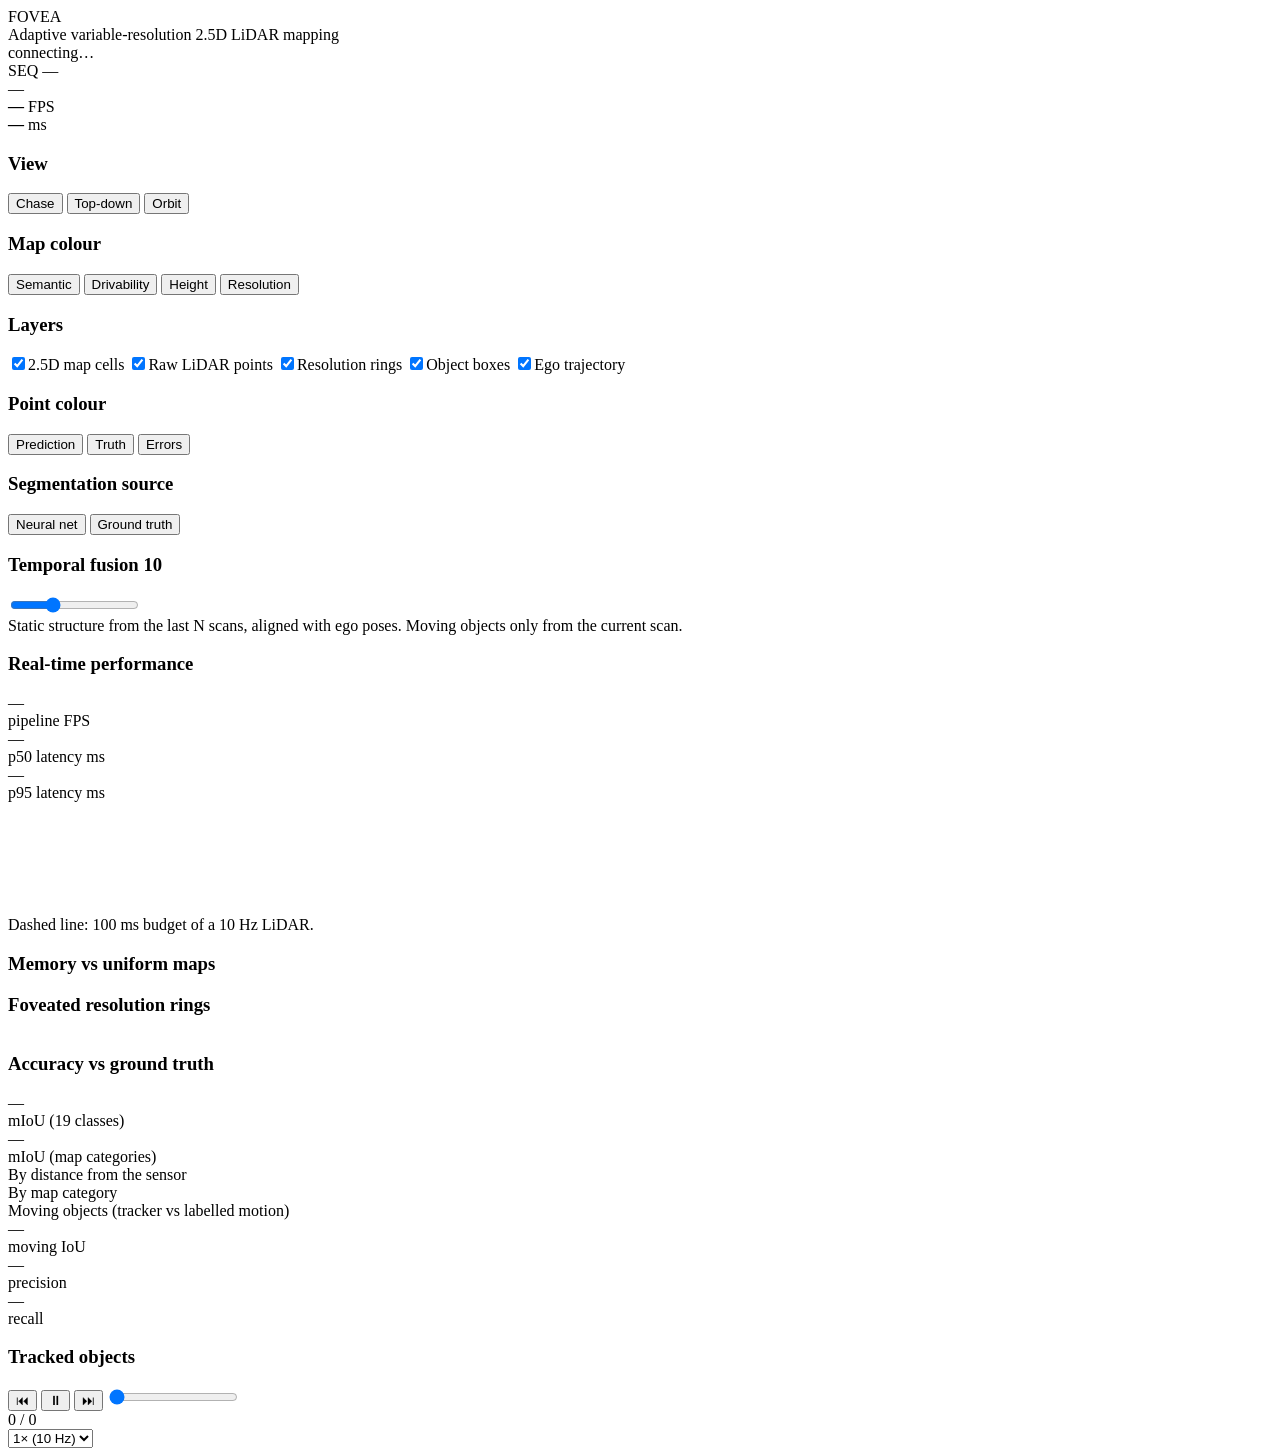
==== src/lidar/web/index.html @ 6214d8e9 "Polish simulator: detailed ego car, tracked-motion metrics, decluttered labels, favicon" ====
<!doctype html>
<html lang="en">
<head>
<meta charset="utf-8">
<meta name="viewport" content="width=device-width, initial-scale=1">
<title>FOVEA · Adaptive 2.5D LiDAR Mapping</title>
<link rel="icon" href="data:image/svg+xml,%3Csvg xmlns='http://www.w3.org/2000/svg' viewBox='0 0 32 32'%3E%3Crect x='2' y='2' width='28' height='28' rx='5' fill='none' stroke='%2338bdf8' stroke-width='3'/%3E%3Crect x='9' y='9' width='14' height='14' rx='3' fill='none' stroke='%23a78bfa' stroke-width='3'/%3E%3Crect x='14' y='14' width='4' height='4' fill='white'/%3E%3C/svg%3E">
<link rel="stylesheet" href="/static/style.css">
<script type="importmap">
{ "imports": { "three": "/static/vendor/three.module.js", "three/addons/": "/static/vendor/" } }
</script>
</head>
<body>
<div id="viewport"></div>
<div id="labels"></div>

<header class="topbar">
  <div class="brand">
    <div class="logo"><span></span><span></span><span></span></div>
    <div>
      <div class="title">FOVEA</div>
      <div class="subtitle">Adaptive variable-resolution 2.5D LiDAR mapping</div>
    </div>
  </div>
  <div class="chips">
    <div class="chip" id="chip-conn"><i class="dot"></i><span>connecting…</span></div>
    <div class="chip" id="chip-seq">SEQ —</div>
    <div class="chip accent" id="chip-source">—</div>
    <div class="chip big" id="chip-fps"><b>—</b> FPS</div>
    <div class="chip big" id="chip-lat"><b>—</b> ms</div>
  </div>
</header>

<aside class="panel left" id="left">
  <section>
    <h3>View</h3>
    <div class="seg" id="view-mode">
      <button data-v="chase" class="on">Chase</button>
      <button data-v="top">Top-down</button>
      <button data-v="orbit">Orbit</button>
    </div>
  </section>
  <section>
    <h3>Map colour</h3>
    <div class="seg wrap" id="color-mode">
      <button data-m="0" class="on">Semantic</button>
      <button data-m="1">Drivability</button>
      <button data-m="2">Height</button>
      <button data-m="3">Resolution</button>
    </div>
  </section>
  <section>
    <h3>Layers</h3>
    <label class="tog"><input type="checkbox" id="lay-cells" checked><span></span>2.5D map cells</label>
    <label class="tog"><input type="checkbox" id="lay-points" checked><span></span>Raw LiDAR points</label>
    <label class="tog"><input type="checkbox" id="lay-rings" checked><span></span>Resolution rings</label>
    <label class="tog"><input type="checkbox" id="lay-boxes" checked><span></span>Object boxes</label>
    <label class="tog"><input type="checkbox" id="lay-traj" checked><span></span>Ego trajectory</label>
  </section>
  <section>
    <h3>Point colour</h3>
    <div class="seg" id="point-mode">
      <button data-p="0" class="on">Prediction</button>
      <button data-p="1">Truth</button>
      <button data-p="2">Errors</button>
    </div>
  </section>
  <section>
    <h3>Segmentation source</h3>
    <div class="seg" id="source-mode">
      <button data-s="model">Neural net</button>
      <button data-s="gt">Ground truth</button>
    </div>
    <div class="hint" id="model-hint"></div>
  </section>
  <section>
    <h3>Temporal fusion <span class="val" id="acc-val">10</span></h3>
    <input type="range" id="acc" min="1" max="30" value="10">
    <div class="hint">Static structure from the last N scans, aligned with ego poses. Moving objects only from the current scan.</div>
  </section>
  <section class="legend" id="legend"></section>
</aside>

<aside class="panel right" id="right">
  <section>
    <h3>Real-time performance</h3>
    <div class="kpis">
      <div class="kpi"><div class="k" id="kpi-fps">—</div><div class="l">pipeline FPS</div></div>
      <div class="kpi"><div class="k" id="kpi-p50">—</div><div class="l">p50 latency ms</div></div>
      <div class="kpi"><div class="k" id="kpi-p95">—</div><div class="l">p95 latency ms</div></div>
    </div>
    <div class="stack" id="stage-bar"></div>
    <div class="stage-legend" id="stage-legend"></div>
    <canvas id="spark" width="600" height="110"></canvas>
    <div class="hint">Dashed line: 100 ms budget of a 10 Hz LiDAR.</div>
  </section>
  <section>
    <h3>Memory vs uniform maps</h3>
    <div id="mem"></div>
  </section>
  <section>
    <h3>Foveated resolution rings</h3>
    <table class="rings" id="rings"></table>
  </section>
  <section id="acc-section">
    <h3>Accuracy vs ground truth <span class="val" id="acc-points"></span></h3>
    <div id="seg-metrics">
      <div class="kpis two">
        <div class="kpi"><div class="k" id="kpi-miou">—</div><div class="l">mIoU (19 classes)</div></div>
        <div class="kpi"><div class="k" id="kpi-cat">—</div><div class="l">mIoU (map categories)</div></div>
      </div>
      <div class="sub">By distance from the sensor</div>
      <div id="dist-bars"></div>
      <div class="sub">By map category</div>
      <div id="cat-bars"></div>
    </div>
    <div class="sub">Moving objects (tracker vs labelled motion)</div>
    <div class="kpis">
      <div class="kpi"><div class="k" id="kpi-mov">—</div><div class="l">moving IoU</div></div>
      <div class="kpi"><div class="k" id="kpi-movp">—</div><div class="l">precision</div></div>
      <div class="kpi"><div class="k" id="kpi-movr">—</div><div class="l">recall</div></div>
    </div>
  </section>
  <section>
    <h3>Tracked objects <span class="val" id="obj-count"></span></h3>
    <div id="objects"></div>
  </section>
</aside>

<footer class="timeline">
  <button id="btn-prev" title="Previous frame">⏮</button>
  <button id="btn-play" class="play" title="Play / pause">⏸</button>
  <button id="btn-next" title="Next frame">⏭</button>
  <input type="range" id="scrub" min="0" max="0" value="0">
  <div class="frame" id="frame-label">0 / 0</div>
  <select id="speed" title="Replay rate">
    <option value="5">0.5×</option>
    <option value="10" selected>1× (10 Hz)</option>
    <option value="20">2×</option>
    <option value="100">max</option>
  </select>
</footer>

<script type="module" src="/static/app.js"></script>
</body>
</html>
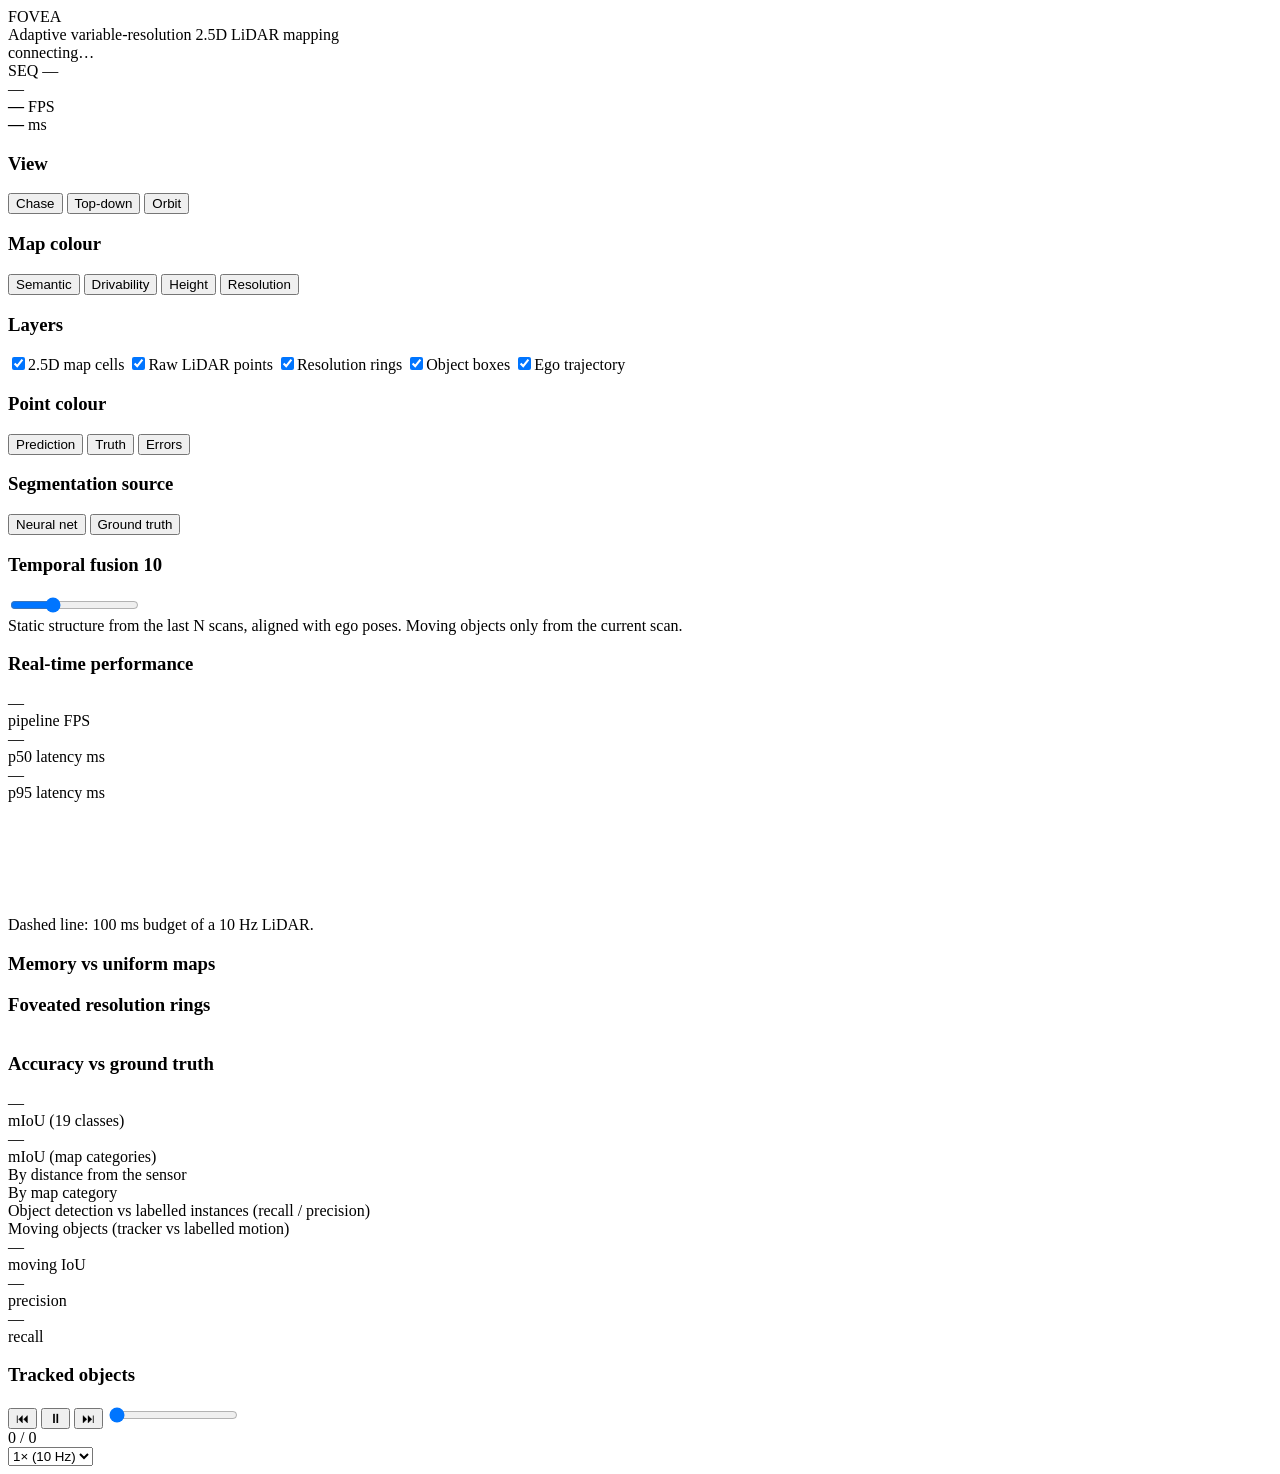
==== commit 7dc2288e: "Show object recall and precision by distance in the simulator" ====
--- a/src/lidar/web/index.html
+++ b/src/lidar/web/index.html
@@ -13,6 +13,7 @@
 <body>
 <div id="viewport"></div>
 <div id="labels"></div>
+<div id="inspector"></div>
 
 <header class="topbar">
   <div class="brand">
@@ -114,6 +115,8 @@
       <div class="sub">By map category</div>
       <div id="cat-bars"></div>
     </div>
+    <div class="sub">Object detection vs labelled instances (recall / precision)</div>
+    <table class="rings" id="obj-table"></table>
     <div class="sub">Moving objects (tracker vs labelled motion)</div>
     <div class="kpis">
       <div class="kpi"><div class="k" id="kpi-mov">—</div><div class="l">moving IoU</div></div>
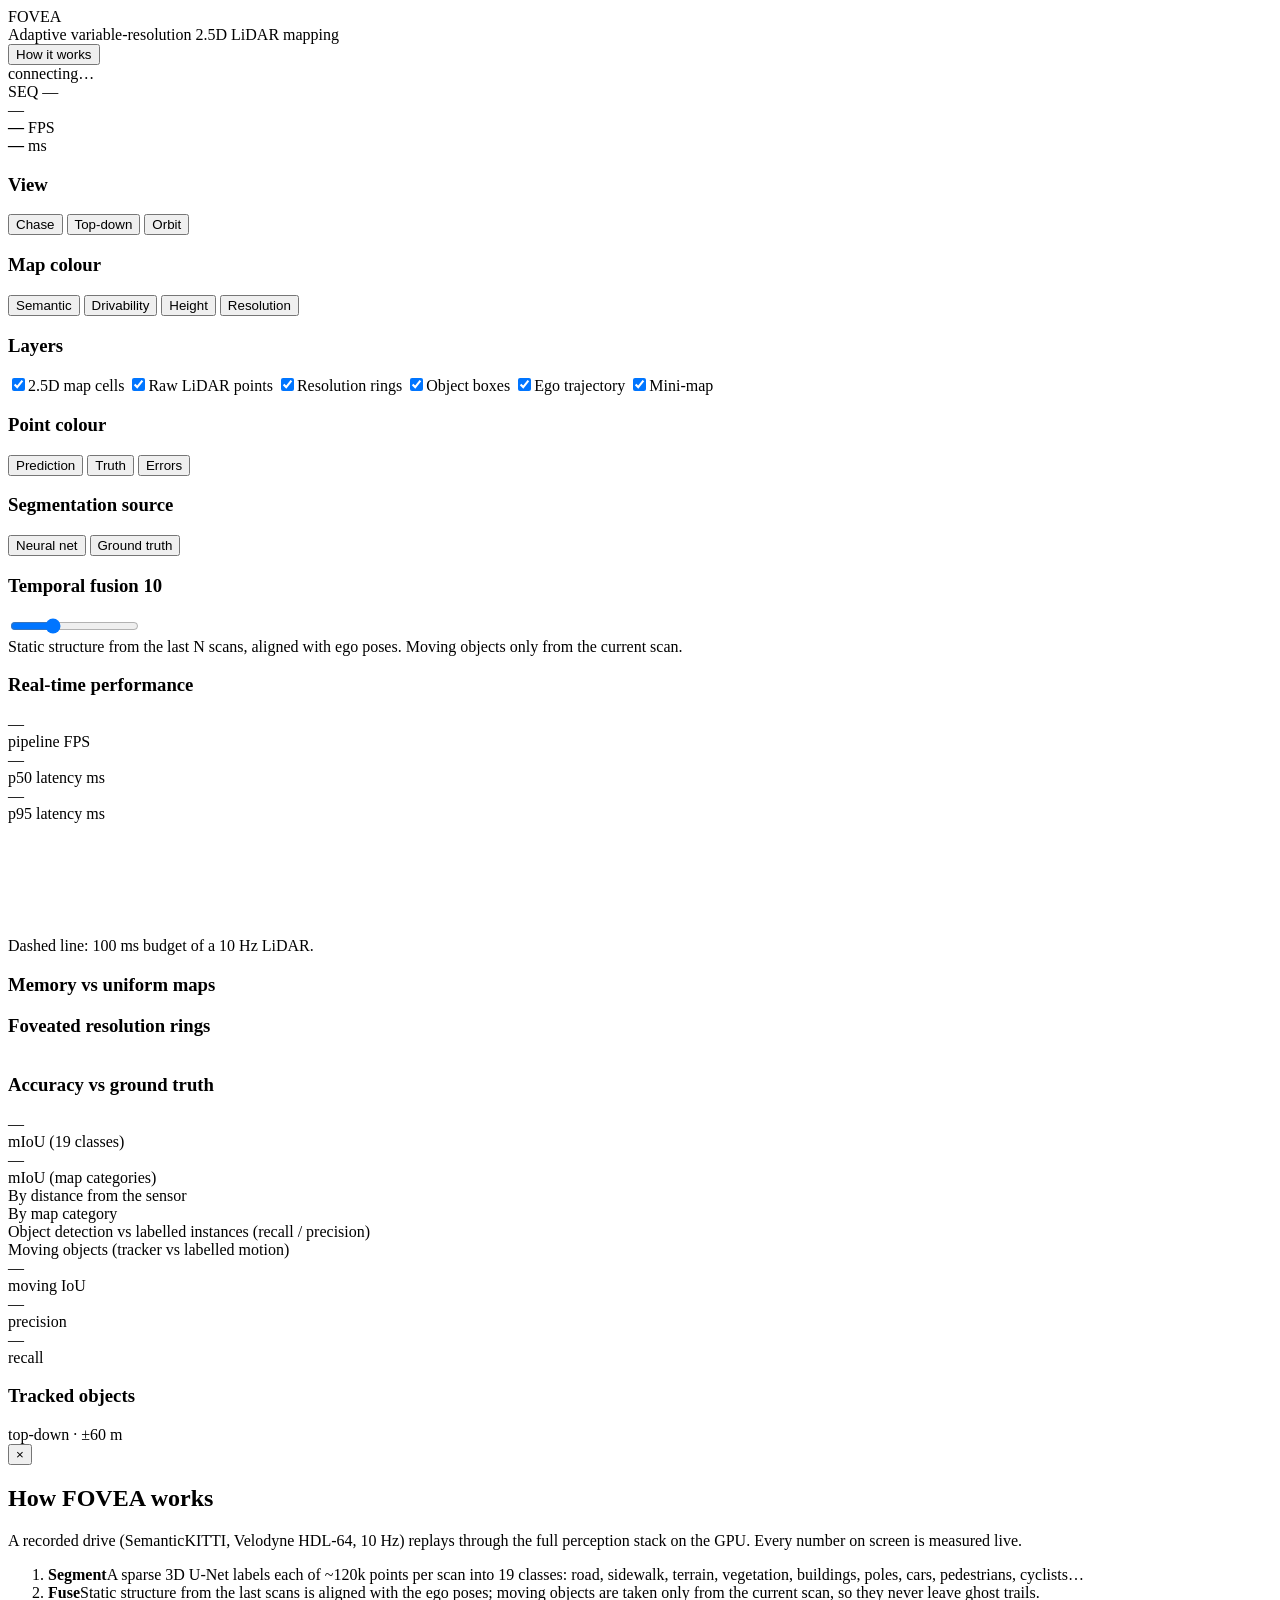
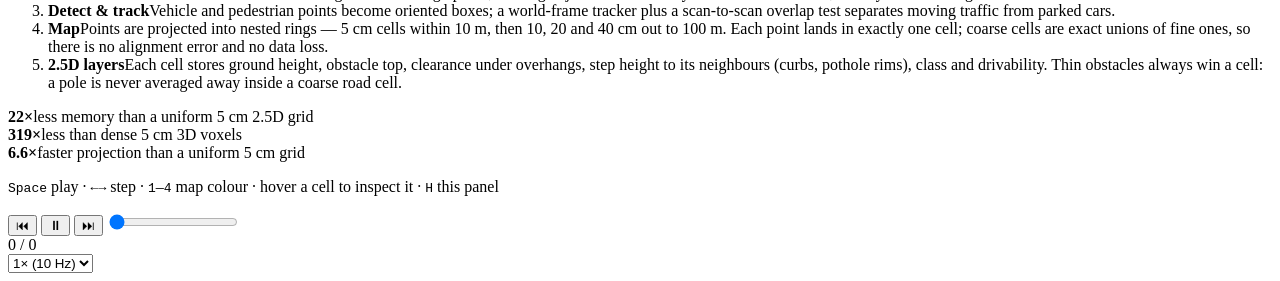
==== commit 83813a65: "Add top-down mini-map inset and a How-it-works overlay to the simulator" ====
--- a/src/lidar/web/index.html
+++ b/src/lidar/web/index.html
@@ -24,6 +24,7 @@
     </div>
   </div>
   <div class="chips">
+    <button class="chip btn" id="btn-about" title="How it works (H)">How it works</button>
     <div class="chip" id="chip-conn"><i class="dot"></i><span>connecting…</span></div>
     <div class="chip" id="chip-seq">SEQ —</div>
     <div class="chip accent" id="chip-source">—</div>
@@ -57,6 +58,7 @@
     <label class="tog"><input type="checkbox" id="lay-rings" checked><span></span>Resolution rings</label>
     <label class="tog"><input type="checkbox" id="lay-boxes" checked><span></span>Object boxes</label>
     <label class="tog"><input type="checkbox" id="lay-traj" checked><span></span>Ego trajectory</label>
+    <label class="tog"><input type="checkbox" id="lay-mini" checked><span></span>Mini-map</label>
   </section>
   <section>
     <h3>Point colour</h3>
@@ -130,6 +132,38 @@
   </section>
 </aside>
 
+<div id="minimap"><span>top-down · ±60 m</span></div>
+
+<div id="about">
+  <div class="card">
+    <button class="close" title="Close (Esc)">×</button>
+    <h2>How FOVEA works</h2>
+    <p class="lead">A recorded drive (SemanticKITTI, Velodyne HDL-64, 10 Hz) replays through the full perception
+      stack on the GPU. Every number on screen is measured live.</p>
+    <ol class="steps">
+      <li><b>Segment</b><span>A sparse 3D U-Net labels each of ~120k points per scan into 19 classes:
+        road, sidewalk, terrain, vegetation, buildings, poles, cars, pedestrians, cyclists…</span></li>
+      <li><b>Fuse</b><span>Static structure from the last scans is aligned with the ego poses; moving objects
+        are taken only from the current scan, so they never leave ghost trails.</span></li>
+      <li><b>Detect &amp; track</b><span>Vehicle and pedestrian points become oriented boxes; a world-frame tracker
+        plus a scan-to-scan overlap test separates moving traffic from parked cars.</span></li>
+      <li><b>Map</b><span>Points are projected into nested rings — 5 cm cells within 10 m, then 10, 20 and
+        40 cm out to 100 m. Each point lands in exactly one cell; coarse cells are exact unions of fine ones,
+        so there is no alignment error and no data loss.</span></li>
+      <li><b>2.5D layers</b><span>Each cell stores ground height, obstacle top, clearance under overhangs, step
+        height to its neighbours (curbs, pothole rims), class and drivability. Thin obstacles always win a cell:
+        a pole is never averaged away inside a coarse road cell.</span></li>
+    </ol>
+    <div class="facts">
+      <div><b>22×</b><span>less memory than a uniform 5 cm 2.5D grid</span></div>
+      <div><b>319×</b><span>less than dense 5 cm 3D voxels</span></div>
+      <div><b>6.6×</b><span>faster projection than a uniform 5 cm grid</span></div>
+    </div>
+    <p class="keys"><kbd>Space</kbd> play · <kbd>←</kbd><kbd>→</kbd> step · <kbd>1</kbd>–<kbd>4</kbd> map colour ·
+      hover a cell to inspect it · <kbd>H</kbd> this panel</p>
+  </div>
+</div>
+
 <footer class="timeline">
   <button id="btn-prev" title="Previous frame">⏮</button>
   <button id="btn-play" class="play" title="Play / pause">⏸</button>
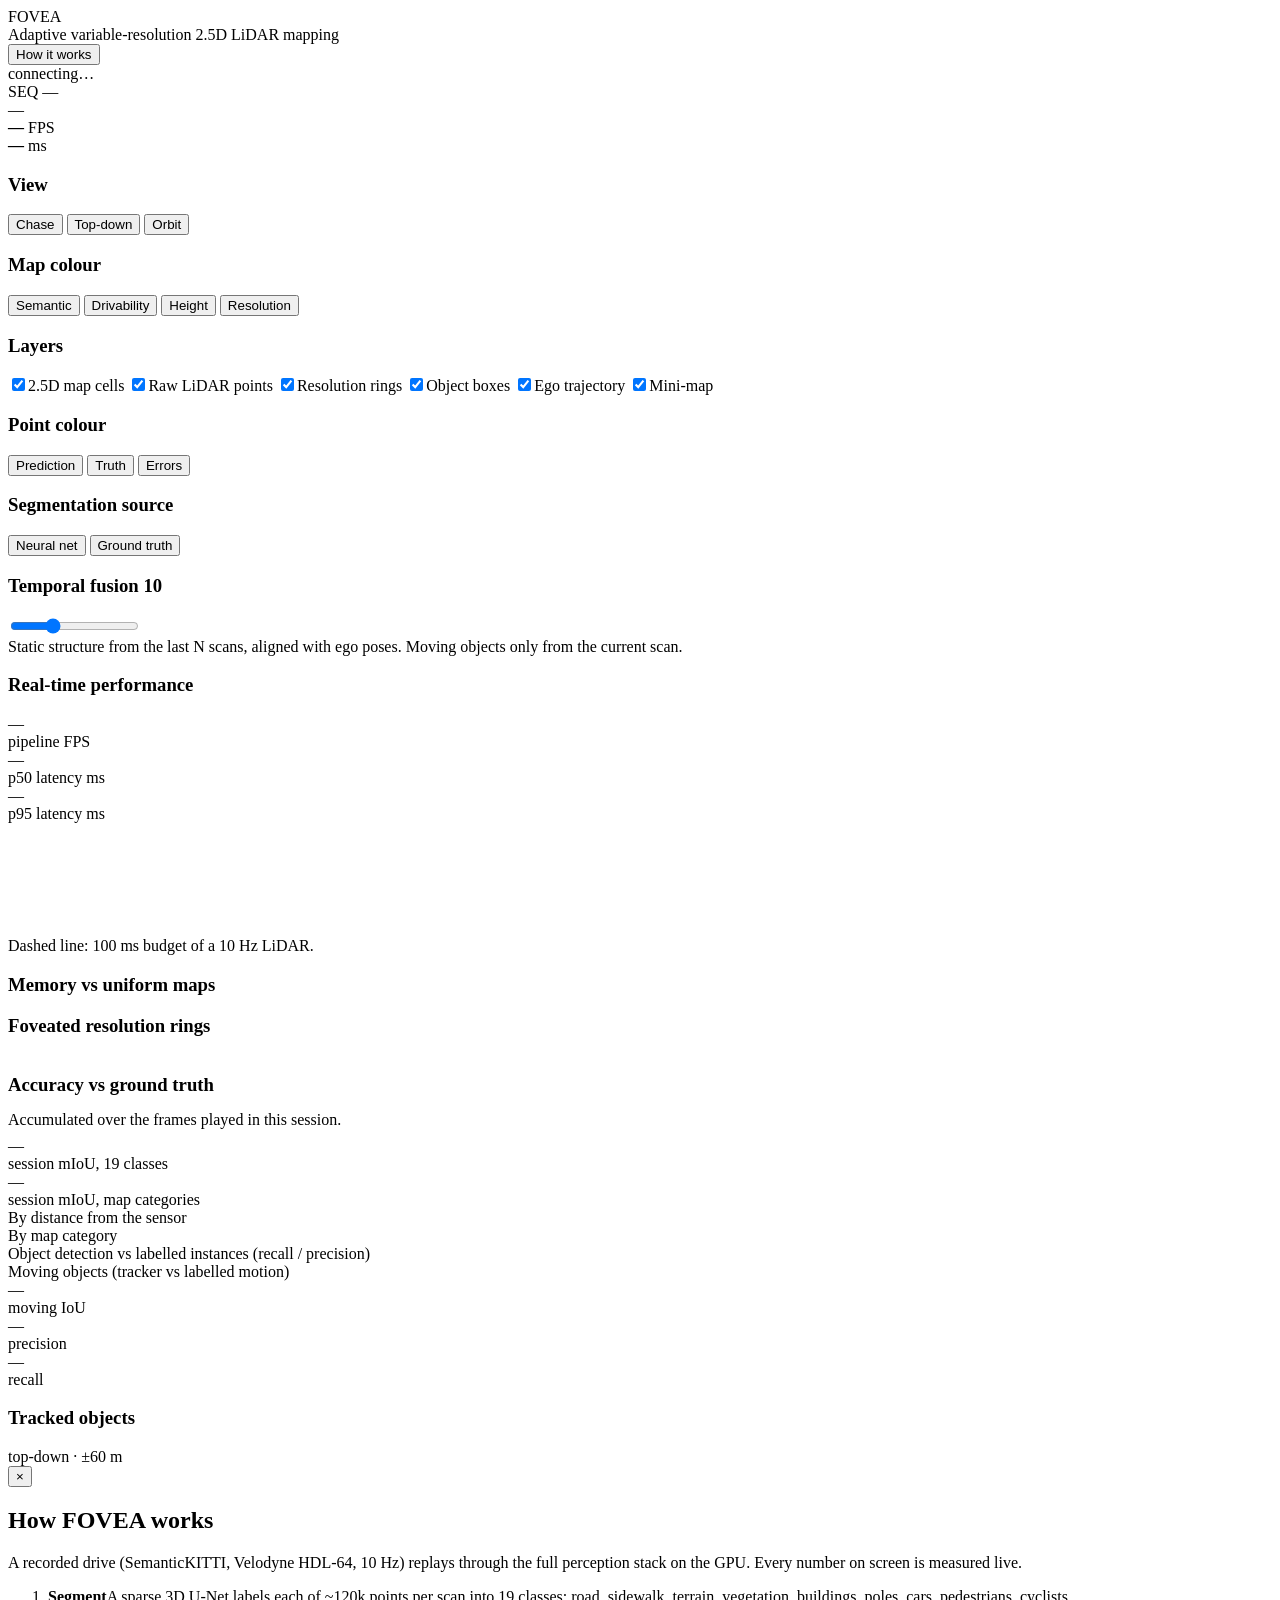
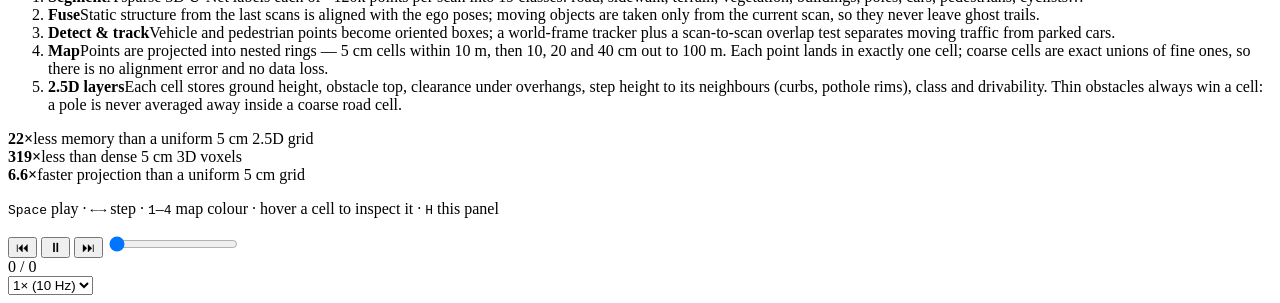
==== commit b81ac97b: "Label live accuracy as session-scoped and show the full-sequence mIoU beside it" ====
--- a/src/lidar/web/index.html
+++ b/src/lidar/web/index.html
@@ -107,10 +107,11 @@
   </section>
   <section id="acc-section">
     <h3>Accuracy vs ground truth <span class="val" id="acc-points"></span></h3>
+    <div class="hint" id="acc-scope" style="margin:-4px 0 8px">Accumulated over the frames played in this session.</div>
     <div id="seg-metrics">
       <div class="kpis two">
-        <div class="kpi"><div class="k" id="kpi-miou">—</div><div class="l">mIoU (19 classes)</div></div>
-        <div class="kpi"><div class="k" id="kpi-cat">—</div><div class="l">mIoU (map categories)</div></div>
+        <div class="kpi"><div class="k" id="kpi-miou">—</div><div class="l">session mIoU, 19 classes</div></div>
+        <div class="kpi"><div class="k" id="kpi-cat">—</div><div class="l">session mIoU, map categories</div></div>
       </div>
       <div class="sub">By distance from the sensor</div>
       <div id="dist-bars"></div>
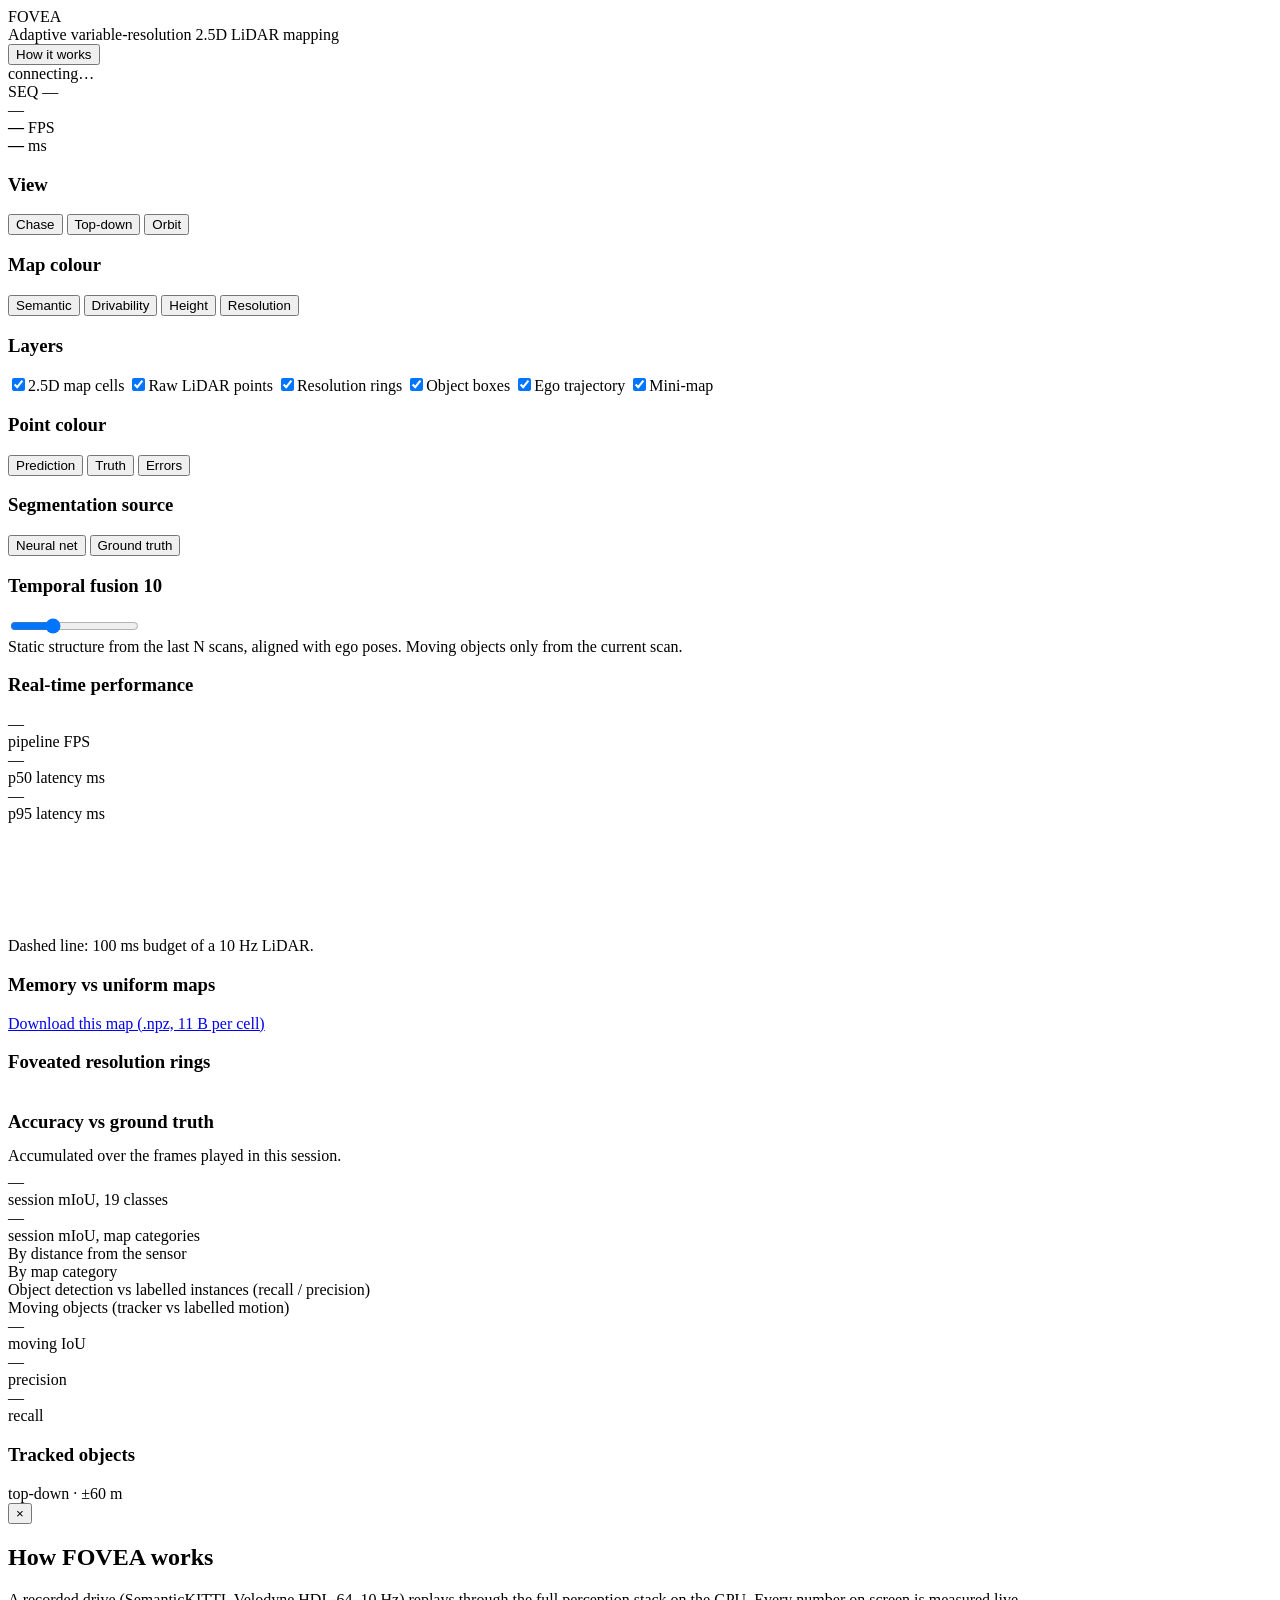
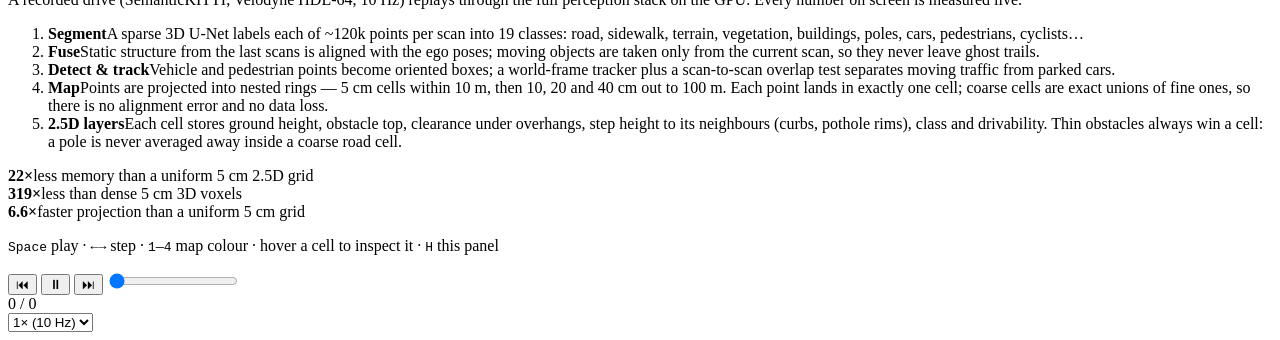
==== commit 8fa1575e: "Add a download button for the map snapshot" ====
--- a/src/lidar/web/index.html
+++ b/src/lidar/web/index.html
@@ -100,6 +100,7 @@
   <section>
     <h3>Memory vs uniform maps</h3>
     <div id="mem"></div>
+    <a class="dl" href="/snapshot.npz" download>Download this map (.npz, 11 B per cell)</a>
   </section>
   <section>
     <h3>Foveated resolution rings</h3>
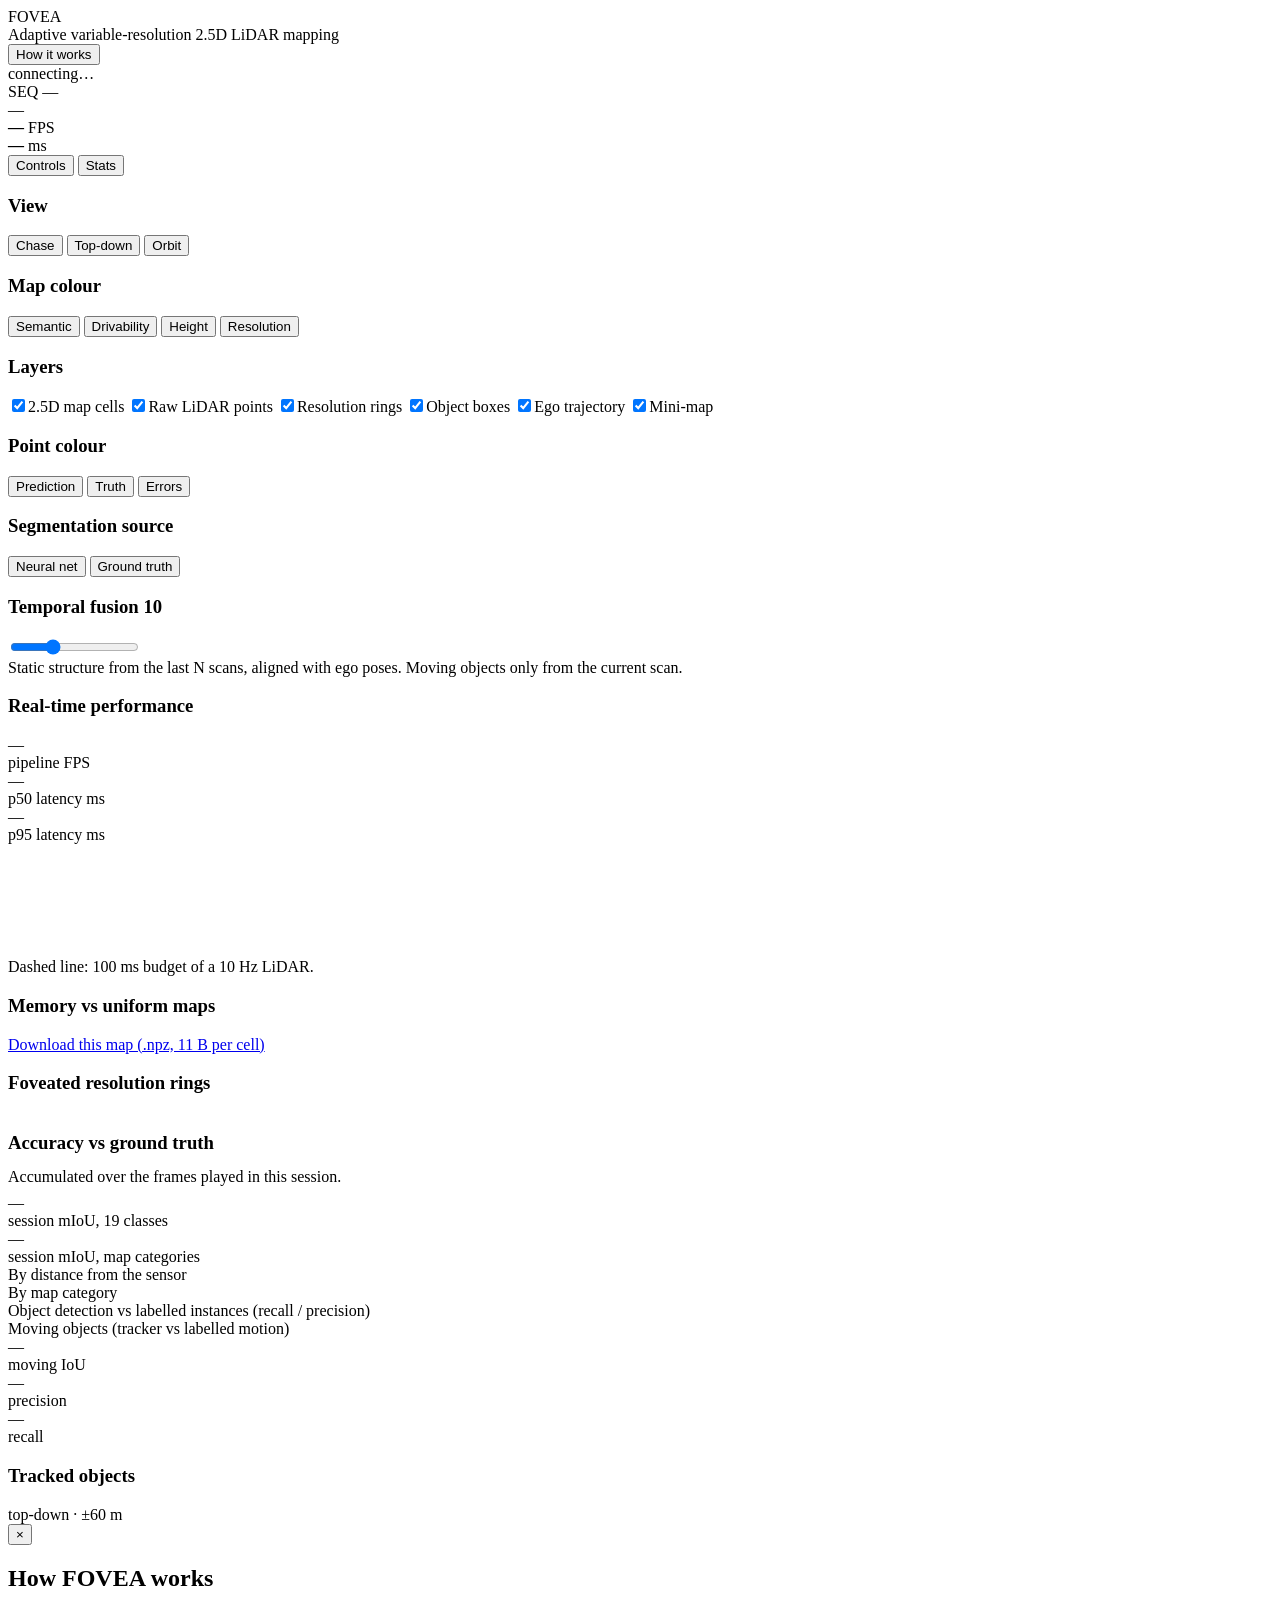
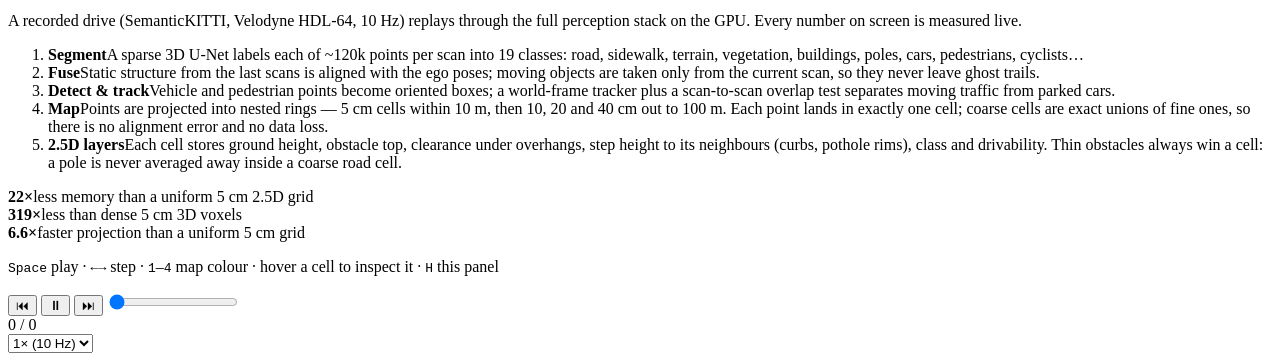
==== commit 1028c02e: "Viewer on phones: panels become sheets, minimap off, resolution governor for slow GPUs" ====
--- a/src/lidar/web/index.html
+++ b/src/lidar/web/index.html
@@ -5,9 +5,9 @@
 <meta name="viewport" content="width=device-width, initial-scale=1">
 <title>FOVEA · Adaptive 2.5D LiDAR Mapping</title>
 <link rel="icon" href="data:image/svg+xml,%3Csvg xmlns='http://www.w3.org/2000/svg' viewBox='0 0 32 32'%3E%3Crect x='2' y='2' width='28' height='28' rx='5' fill='none' stroke='%2338bdf8' stroke-width='3'/%3E%3Crect x='9' y='9' width='14' height='14' rx='3' fill='none' stroke='%23a78bfa' stroke-width='3'/%3E%3Crect x='14' y='14' width='4' height='4' fill='white'/%3E%3C/svg%3E">
-<link rel="stylesheet" href="/static/style.css">
+<link rel="stylesheet" href="static/style.css">
 <script type="importmap">
-{ "imports": { "three": "/static/vendor/three.module.js", "three/addons/": "/static/vendor/" } }
+{ "imports": { "three": "./static/vendor/three.module.js", "three/addons/": "./static/vendor/" } }
 </script>
 </head>
 <body>
@@ -32,6 +32,11 @@
     <div class="chip big" id="chip-lat"><b>—</b> ms</div>
   </div>
 </header>
+
+<div class="mobile-toggles">
+  <button type="button" data-sheet="left">Controls</button>
+  <button type="button" data-sheet="right">Stats</button>
+</div>
 
 <aside class="panel left" id="left">
   <section>
@@ -100,7 +105,7 @@
   <section>
     <h3>Memory vs uniform maps</h3>
     <div id="mem"></div>
-    <a class="dl" href="/snapshot.npz" download>Download this map (.npz, 11 B per cell)</a>
+    <a class="dl" href="snapshot.npz" download>Download this map (.npz, 11 B per cell)</a>
   </section>
   <section>
     <h3>Foveated resolution rings</h3>
@@ -180,6 +185,6 @@
   </select>
 </footer>
 
-<script type="module" src="/static/app.js"></script>
+<script type="module" src="static/app.js"></script>
 </body>
 </html>
